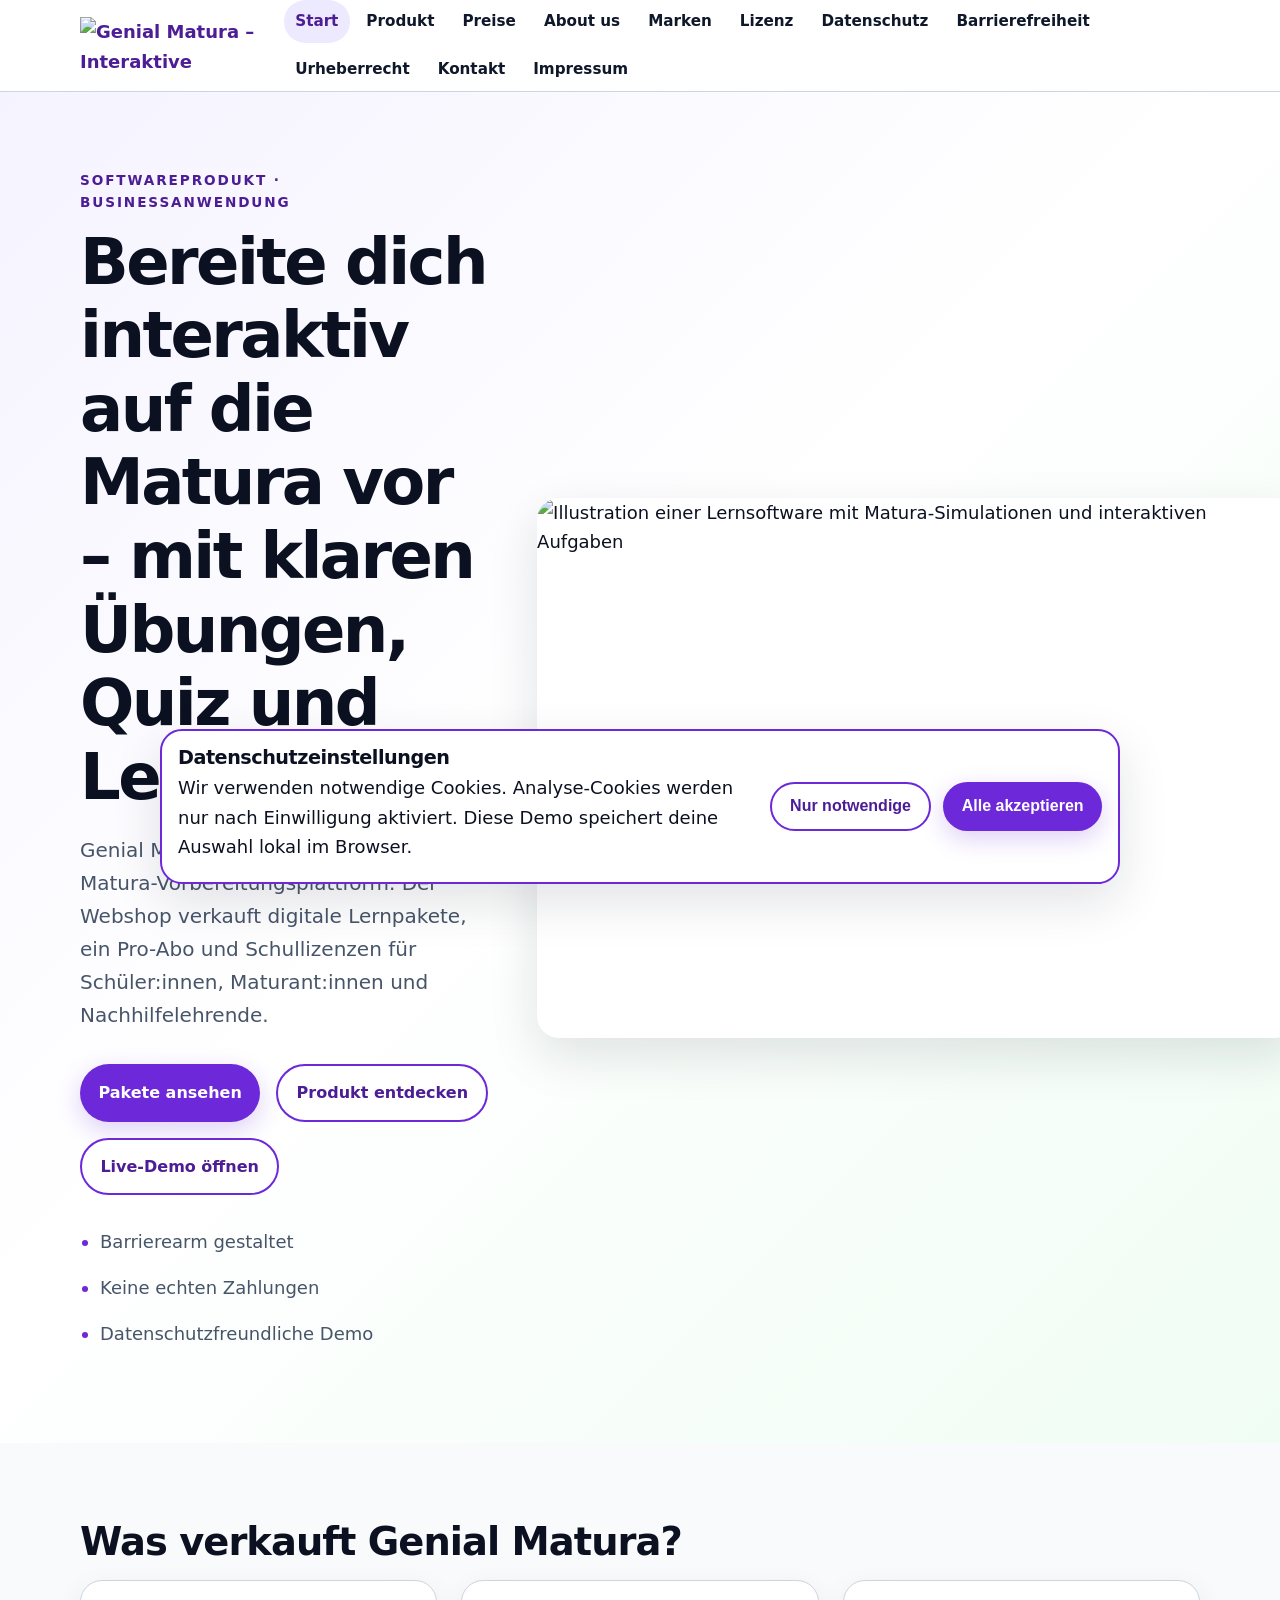
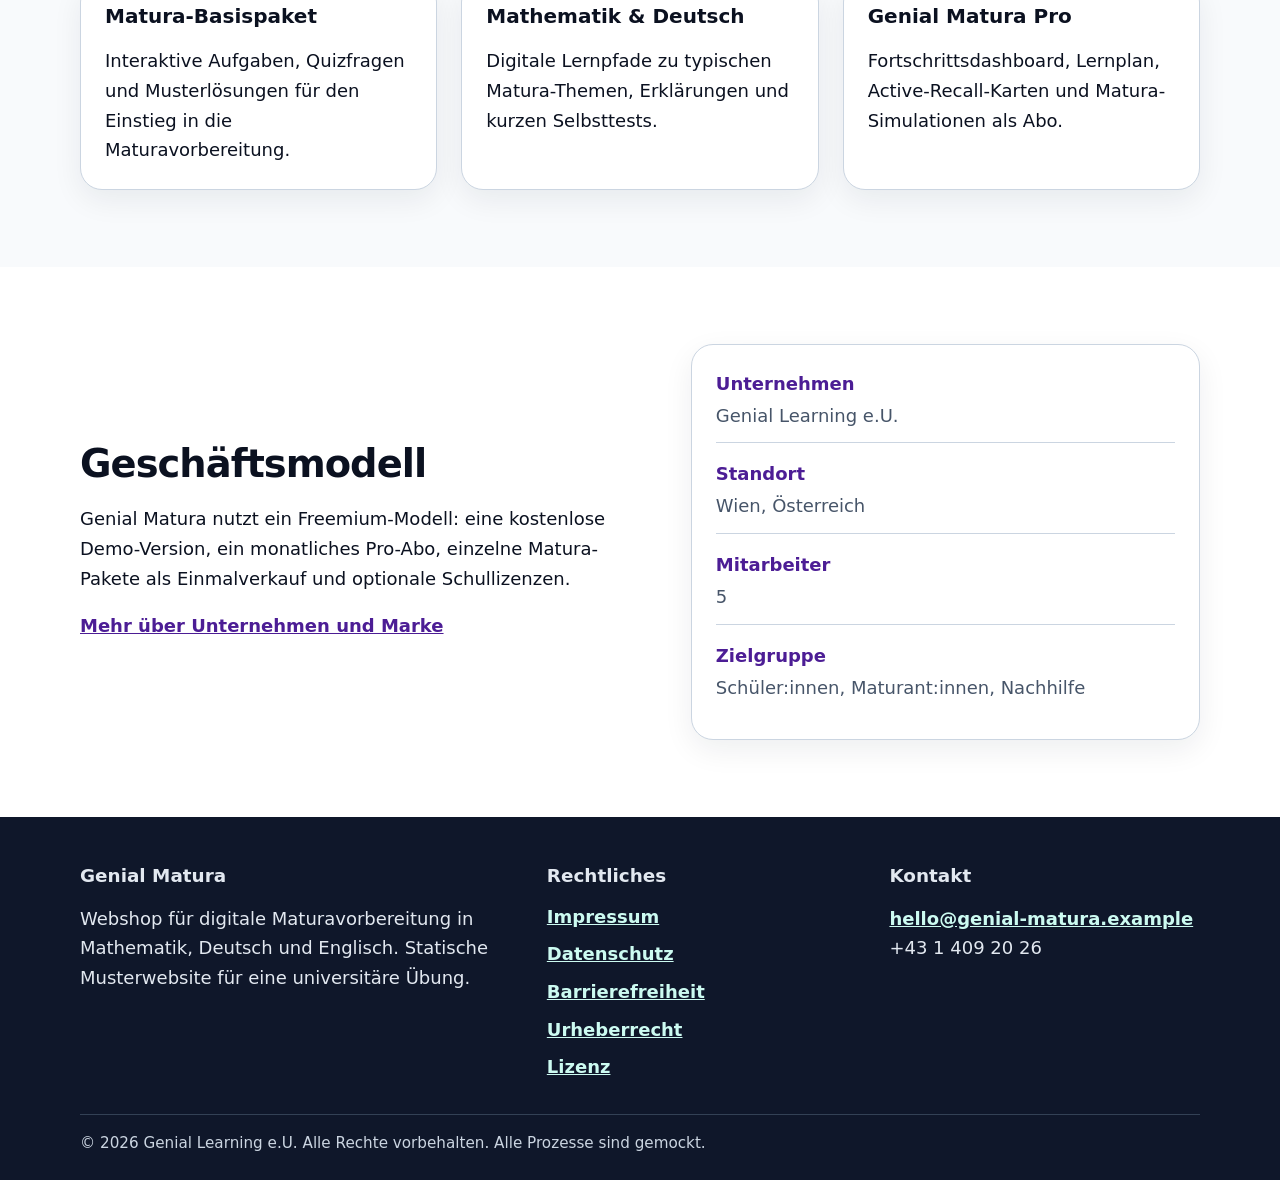
==== index.html @ aa5cfbe7 "Add files via upload" ====
<!doctype html>
<html lang="de">
<head>
  <meta charset="utf-8">
  <meta name="viewport" content="width=device-width, initial-scale=1">
  <title>Start | Genial Matura</title>
  <meta name="description" content="Genial Matura Webshop für eine interaktive Matura-Vorbereitungsplattform.">
  <link rel="icon" href="assets/genial-symbol.svg" type="image/svg+xml">
  <link rel="stylesheet" href="style.css">
</head>
<body>
  <a class="skip-link" href="#main">Zum Inhalt springen</a>
  <header class="site-header">
    <div class="container header-inner">
      <a class="brand" href="index.html" aria-label="Genial Matura Startseite">
        <img src="assets/logo.svg" alt="Genial Matura – Interaktive Matura-Plattform" width="188" height="56">
      </a>
      <button class="nav-toggle" type="button" aria-expanded="false" aria-controls="site-nav">Menü</button>
      <nav id="site-nav" class="site-nav" aria-label="Hauptnavigation">
        <a href="index.html" aria-current="page">Start</a>
<a href="produkt.html">Produkt</a>
<a href="preise.html">Preise</a>
<a href="about.html">About us</a>
<a href="marken.html">Marken</a>
<a href="lizenz.html">Lizenz</a>
<a href="datenschutz.html">Datenschutz</a>
<a href="barrierefreiheit.html">Barrierefreiheit</a>
<a href="urheberrecht.html">Urheberrecht</a>
<a href="kontakt.html">Kontakt</a>
<a href="impressum.html">Impressum</a>
      </nav>
    </div>
  </header>
  <main id="main">
    
<section class="hero section">
  <div class="container hero-grid">
    <div>
      <p class="eyebrow">Softwareprodukt · Businessanwendung</p>
      <h1>Bereite dich interaktiv auf die Matura vor – mit klaren Übungen, Quiz und Lernpfaden.</h1>
      <p class="lead">Genial Matura ist eine interaktive Matura-Vorbereitungsplattform. Der Webshop verkauft digitale Lernpakete, ein Pro-Abo und Schullizenzen für Schüler:innen, Maturant:innen und Nachhilfelehrende.</p>
      <div class="button-row">
        <a class="button" href="preise.html">Pakete ansehen</a>
        <a class="button secondary" href="produkt.html">Produkt entdecken</a>
        <a class="button secondary" href="https://genial-navy.vercel.app" target="_blank" rel="noopener noreferrer">Live-Demo öffnen</a>
      </div>
      <ul class="trust-list" aria-label="Produktvorteile">
        <li>Barrierearm gestaltet</li>
        <li>Keine echten Zahlungen</li>
        <li>Datenschutzfreundliche Demo</li>
      </ul>
    </div>
    <img class="hero-card" src="assets/hero-illustration.svg" alt="Illustration einer Lernsoftware mit Matura-Simulationen und interaktiven Aufgaben" width="760" height="540">
  </div>
</section>
<section class="section soft-bg">
  <div class="container">
    <h2>Was verkauft Genial Matura?</h2>
    <div class="cards three">
      <article class="card">
        <h3>Matura-Basispaket</h3>
        <p>Interaktive Aufgaben, Quizfragen und Musterlösungen für den Einstieg in die Maturavorbereitung.</p>
      </article>
      <article class="card">
        <h3>Mathematik & Deutsch</h3>
        <p>Digitale Lernpfade zu typischen Matura-Themen, Erklärungen und kurzen Selbsttests.</p>
      </article>
      <article class="card">
        <h3>Genial Matura Pro</h3>
        <p>Fortschrittsdashboard, Lernplan, Active-Recall-Karten und Matura-Simulationen als Abo.</p>
      </article>
    </div>
  </div>
</section>
<section class="section">
  <div class="container split">
    <div>
      <h2>Geschäftsmodell</h2>
      <p>Genial Matura nutzt ein Freemium-Modell: eine kostenlose Demo-Version, ein monatliches Pro-Abo, einzelne Matura-Pakete als Einmalverkauf und optionale Schullizenzen.</p>
      <a class="text-link" href="about.html">Mehr über Unternehmen und Marke</a>
    </div>
    <div class="fact-box">
      <dl>
        <div><dt>Unternehmen</dt><dd>Genial Learning e.U.</dd></div>
        <div><dt>Standort</dt><dd>Wien, Österreich</dd></div>
        <div><dt>Mitarbeiter</dt><dd>5</dd></div>
        <div><dt>Zielgruppe</dt><dd>Schüler:innen, Maturant:innen, Nachhilfe</dd></div>
      </dl>
    </div>
  </div>
</section>
  </main>
  <footer class="site-footer">
    <div class="container footer-grid">
      <section>
        <h2>Genial Matura</h2>
        <p>Webshop für digitale Maturavorbereitung in Mathematik, Deutsch und Englisch. Statische Musterwebsite für eine universitäre Übung.</p>
      </section>
      <section>
        <h2>Rechtliches</h2>
        <ul class="footer-links">
          <li><a href="impressum.html">Impressum</a></li>
          <li><a href="datenschutz.html">Datenschutz</a></li>
          <li><a href="barrierefreiheit.html">Barrierefreiheit</a></li>
          <li><a href="urheberrecht.html">Urheberrecht</a></li>
          <li><a href="lizenz.html">Lizenz</a></li>
        </ul>
      </section>
      <section>
        <h2>Kontakt</h2>
        <p><a href="mailto:hello@genial-matura.example">hello@genial-matura.example</a><br>+43 1 409 20 26</p>
      </section>
    </div>
    <div class="container smallprint">© 2026 Genial Learning e.U. Alle Rechte vorbehalten. Alle Prozesse sind gemockt.</div>
  </footer>
  <section class="cookie-banner" id="cookie-banner" aria-label="Cookie-Einstellungen" hidden>
    <div>
      <h2>Datenschutzeinstellungen</h2>
      <p>Wir verwenden notwendige Cookies. Analyse-Cookies werden nur nach Einwilligung aktiviert. Diese Demo speichert deine Auswahl lokal im Browser.</p>
    </div>
    <div class="cookie-actions">
      <button class="button secondary" id="decline-cookies" type="button">Nur notwendige</button>
      <button class="button" id="accept-cookies" type="button">Alle akzeptieren</button>
    </div>
  </section>
  <script src="script.js"></script>
</body>
</html>
---- style.css ----
:root{
  --bg:#ffffff;
  --text:#0b1120;
  --muted:#475569;
  --brand:#6d28d9;
  --brand-dark:#4c1d95;
  --brand-soft:#ede9fe;
  --accent:#16a34a;
  --soft:#f8fafc;
  --border:#cbd5e1;
  --error:#b91c1c;
  --focus:#15803d;
  --shadow:0 18px 50px rgba(15,23,42,.12);
  --radius:22px;
}
*{box-sizing:border-box}
html{scroll-behavior:smooth}
body{margin:0;font-family:system-ui,-apple-system,BlinkMacSystemFont,"Segoe UI",sans-serif;background:var(--bg);color:var(--text);line-height:1.65;font-size:18px}
img,video{max-width:100%;height:auto} audio{width:100%}
a{color:var(--brand-dark);font-weight:650} a:hover{text-decoration-thickness:.18em}.skip-link{position:absolute;left:1rem;top:-5rem;background:#fff;color:#000;padding:.75rem 1rem;border:3px solid var(--focus);border-radius:12px;z-index:1000}.skip-link:focus{top:1rem}
:focus-visible{outline:4px solid var(--focus);outline-offset:4px;border-radius:8px}
.container{width:min(1120px,calc(100% - 2rem));margin-inline:auto}.narrow{width:min(780px,calc(100% - 2rem))}.site-header{background:#fff;border-bottom:1px solid var(--border);position:sticky;top:0;z-index:50}.header-inner{min-height:78px;display:flex;align-items:center;justify-content:space-between;gap:1rem}.brand{display:inline-flex;align-items:center;text-decoration:none}.site-nav{display:flex;align-items:center;gap:.35rem;flex-wrap:wrap}.site-nav a{padding:.55rem .7rem;text-decoration:none;border-radius:999px;color:#0f172a;font-size:.95rem}.site-nav a:hover,.site-nav a[aria-current="page"]{background:var(--brand-soft);color:var(--brand-dark)}.nav-toggle{display:none;border:2px solid var(--brand);background:#fff;color:var(--brand-dark);border-radius:999px;padding:.65rem 1rem;font-weight:750}.section{padding:4.8rem 0}.soft-bg{background:var(--soft)}.hero{background:linear-gradient(135deg,#f5f3ff 0%,#fff 46%,#f0fdf4 100%)}.hero-grid,.split,.checkout-grid{display:grid;grid-template-columns:1.05fr .95fr;gap:3rem;align-items:center}.page-hero{background:linear-gradient(135deg,#f5f3ff 0%,#fff 62%);border-bottom:1px solid var(--border)}.eyebrow{text-transform:uppercase;letter-spacing:.14em;font-size:.85rem;font-weight:800;color:var(--brand-dark);margin:0 0 .75rem}h1,h2,h3{line-height:1.15;margin:0 0 1rem}h1{font-size:clamp(2.25rem,5vw,4.8rem);letter-spacing:-.04em}h2{font-size:clamp(1.65rem,3vw,2.55rem);letter-spacing:-.025em}h3{font-size:1.25rem}.lead{font-size:1.25rem;color:var(--muted);max-width:66ch}.button-row{display:flex;gap:1rem;flex-wrap:wrap;margin:2rem 0}.button{display:inline-flex;align-items:center;justify-content:center;border:0;background:var(--brand);color:#fff;text-decoration:none;font-weight:800;border-radius:999px;padding:.85rem 1.15rem;box-shadow:0 8px 24px rgba(109,40,217,.22);cursor:pointer;font-size:1rem}.button:hover{background:var(--brand-dark);color:#fff}.button.secondary{background:#fff;color:var(--brand-dark);border:2px solid var(--brand);box-shadow:none}.button.secondary:hover{background:var(--brand-soft);color:var(--brand-dark)}.hero-card,.media-frame,.symbol-card{border-radius:var(--radius);box-shadow:var(--shadow);background:#fff}.symbol-card{padding:1rem}.trust-list,.check-list{padding-left:1.25rem}.trust-list{display:flex;gap:1rem;flex-wrap:wrap;color:var(--muted)}.trust-list li::marker,.check-list li::marker{color:var(--brand)}.cards{display:grid;gap:1.5rem}.cards.three{grid-template-columns:repeat(3,1fr)}.cards.two{grid-template-columns:repeat(2,1fr)}.card,.fact-box,.form-card,.summary-card{background:#fff;border:1px solid var(--border);border-radius:var(--radius);padding:1.5rem;box-shadow:0 10px 30px rgba(15,23,42,.07)}.card p:last-child{margin-bottom:0}.fact-box dl{margin:0;display:grid;gap:1rem}.fact-box div{display:grid;gap:.15rem;border-bottom:1px solid var(--border);padding-bottom:.75rem}.fact-box div:last-child{border-bottom:0}.fact-box dt{font-weight:800;color:var(--brand-dark)}.fact-box dd{margin:0;color:var(--muted)}.text-link{font-weight:800}.responsive-media{border-radius:16px;border:1px solid var(--border);background:#000}.price-card{display:flex;flex-direction:column}.price-card .price{font-size:2rem;font-weight:900;color:var(--brand-dark);line-height:1.2}.price-card ul{padding-left:1.25rem}.price-card .button{margin-top:auto}.featured{border:3px solid var(--brand);transform:translateY(-.4rem)}.badge{display:inline-block;align-self:flex-start;background:#fef3c7;color:#78350f;font-weight:800;border-radius:999px;padding:.25rem .7rem}.checkout-grid{align-items:start}.form-card{display:grid;gap:1rem}.field{display:grid;gap:.35rem}label,legend{font-weight:750}input,textarea,select{font:inherit;border:2px solid var(--border);border-radius:14px;padding:.8rem .9rem;width:100%;background:#fff;color:var(--text)}input:focus,textarea:focus{border-color:var(--brand)}fieldset{border:2px solid var(--border);border-radius:16px;padding:1rem;display:grid;gap:.5rem}.checkbox{display:flex;align-items:flex-start;gap:.6rem}.checkbox input{width:auto;margin-top:.45rem}.error{color:var(--error);font-weight:750;margin:.2rem 0 0}.form-status{font-weight:800;color:var(--brand-dark)}.summary-card{position:sticky;top:100px}.legal-text{max-width:940px}.legal-text h2{margin-top:2.2rem}.notice{background:#fffbeb;border-left:6px solid var(--accent);padding:1rem;border-radius:14px}.table-wrap{overflow-x:auto;border:1px solid var(--border);border-radius:18px;background:#fff}table{width:100%;border-collapse:collapse;min-width:720px}caption{text-align:left;padding:1rem;font-weight:800}th,td{padding:1rem;border-top:1px solid var(--border);text-align:left;vertical-align:top}th{background:#f1f5f9}.brand-sample{font-size:2rem;font-weight:900;color:var(--brand-dark);letter-spacing:-.03em}.site-footer{background:#0f172a;color:#e2e8f0;padding:3rem 0 1.5rem}.site-footer a{color:#ccfbf1}.footer-grid{display:grid;grid-template-columns:1.4fr 1fr 1fr;gap:2rem}.footer-grid h2{font-size:1.15rem;letter-spacing:0}.footer-links{list-style:none;padding:0;margin:0;display:grid;gap:.5rem}.smallprint{border-top:1px solid #334155;margin-top:2rem;padding-top:1rem;font-size:.95rem;color:#cbd5e1}.cookie-banner{position:fixed;inset:auto 1rem 1rem 1rem;max-width:960px;margin-inline:auto;background:#fff;border:2px solid var(--brand);box-shadow:var(--shadow);border-radius:22px;padding:1rem;display:flex;gap:1rem;align-items:center;justify-content:space-between;z-index:100}.cookie-banner[hidden]{display:none}.cookie-banner h2{font-size:1.2rem;margin-bottom:.25rem}.cookie-banner p{margin:.25rem 0}.cookie-actions{display:flex;gap:.75rem;flex-wrap:wrap;flex-shrink:0}
@media (max-width:900px){.nav-toggle{display:inline-flex}.site-nav{display:none;position:absolute;inset:78px 1rem auto 1rem;background:#fff;border:1px solid var(--border);border-radius:18px;padding:1rem;box-shadow:var(--shadow);align-items:stretch}.site-nav.is-open{display:grid}.site-nav a{display:block}.hero-grid,.split,.checkout-grid,.footer-grid{grid-template-columns:1fr}.cards.three,.cards.two{grid-template-columns:1fr}.section{padding:3.2rem 0}.featured{transform:none}.summary-card{position:static}.cookie-banner{display:grid}.trust-list{display:block}}
@media (prefers-reduced-motion:reduce){*,*::before,*::after{scroll-behavior:auto!important;transition:none!important;animation:none!important}.featured{transform:none}}
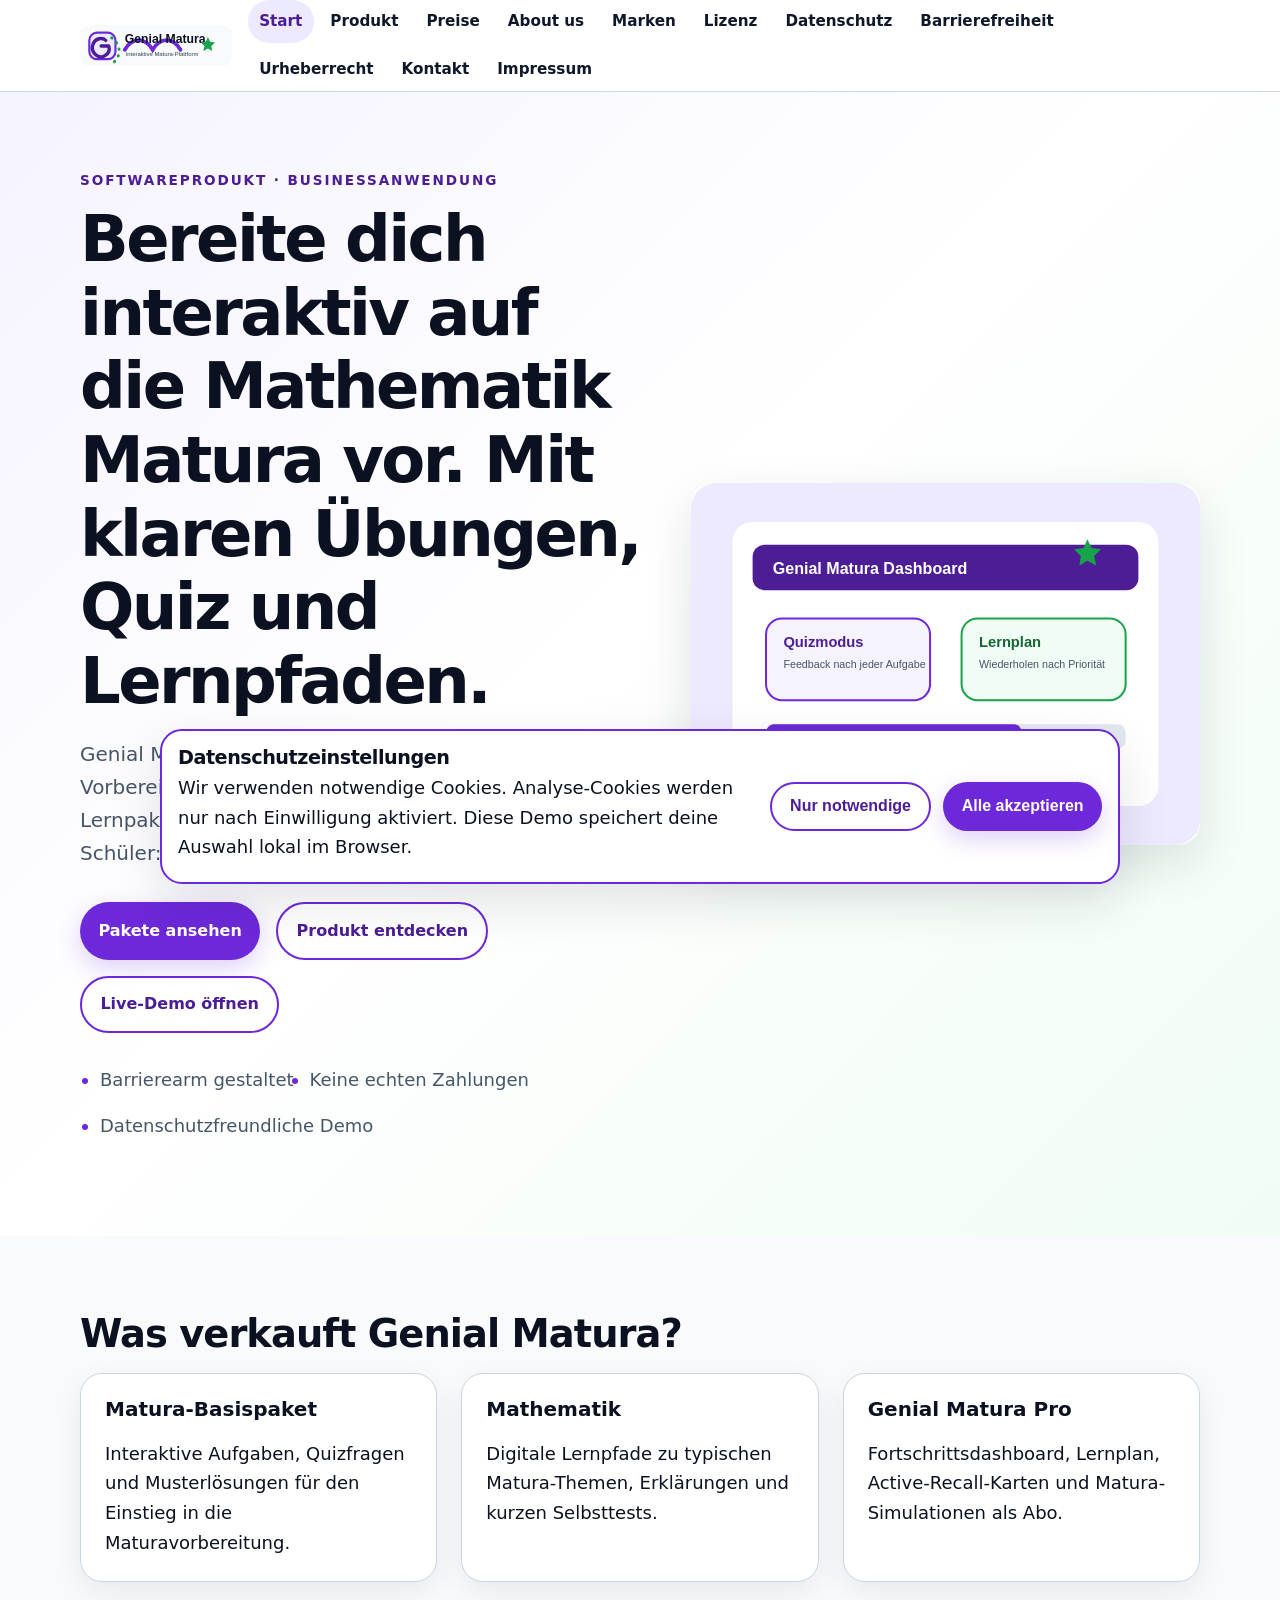
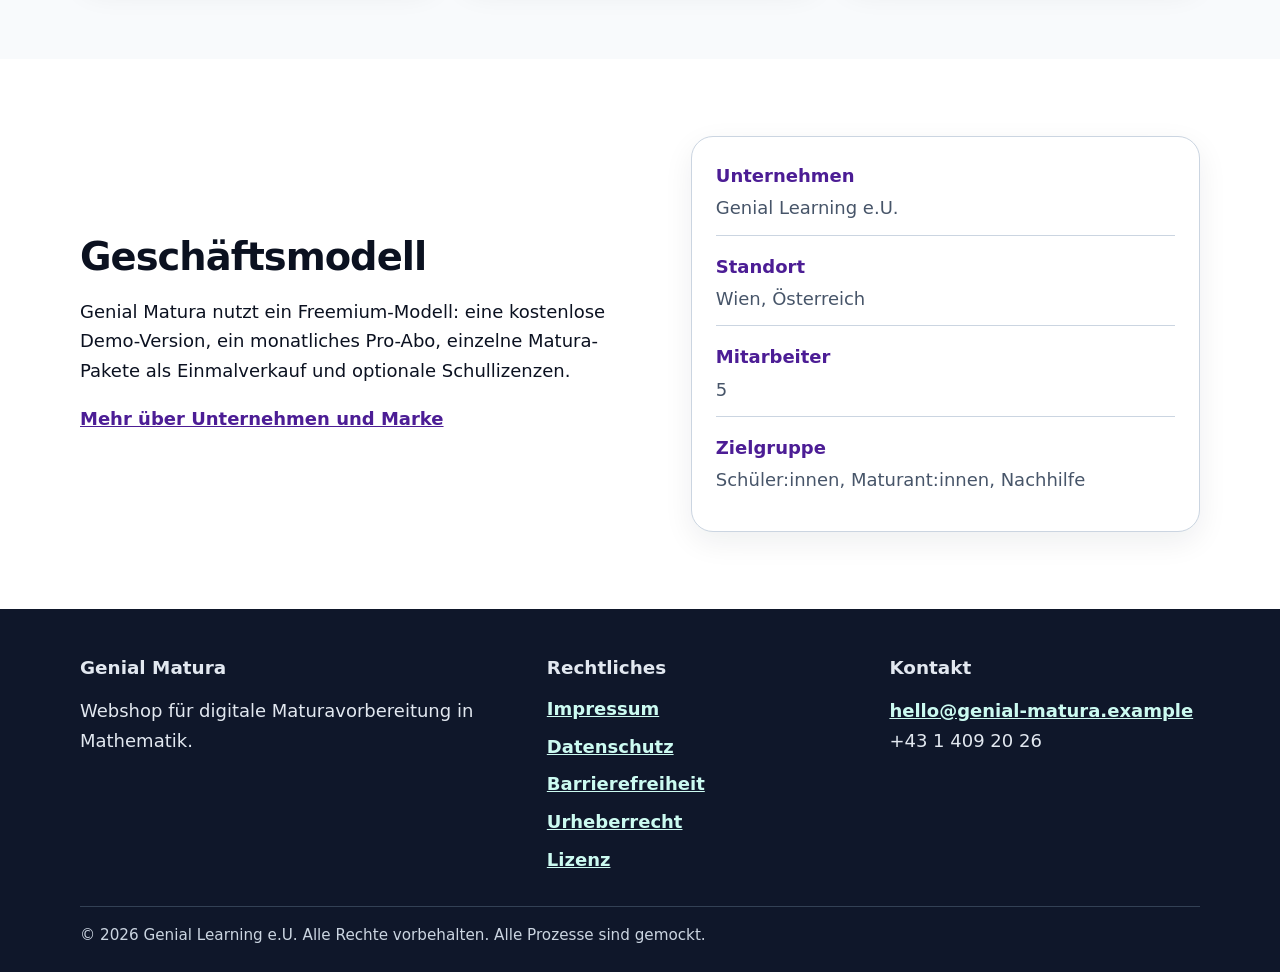
==== commit 1870c700: "Update title and description for mathematics focus" ====
--- a/index.html
+++ b/index.html
@@ -3,8 +3,8 @@
 <head>
   <meta charset="utf-8">
   <meta name="viewport" content="width=device-width, initial-scale=1">
-  <title>Start | Genial Matura</title>
-  <meta name="description" content="Genial Matura Webshop für eine interaktive Matura-Vorbereitungsplattform.">
+  <title>Start | Genial Mathematik Matura</title>
+  <meta name="description" content="Genial Matura Webshop für eine interaktive Mathematik Matura-Vorbereitungsplattform.">
   <link rel="icon" href="assets/genial-symbol.svg" type="image/svg+xml">
   <link rel="stylesheet" href="style.css">
 </head>
@@ -37,8 +37,8 @@
   <div class="container hero-grid">
     <div>
       <p class="eyebrow">Softwareprodukt · Businessanwendung</p>
-      <h1>Bereite dich interaktiv auf die Matura vor – mit klaren Übungen, Quiz und Lernpfaden.</h1>
-      <p class="lead">Genial Matura ist eine interaktive Matura-Vorbereitungsplattform. Der Webshop verkauft digitale Lernpakete, ein Pro-Abo und Schullizenzen für Schüler:innen, Maturant:innen und Nachhilfelehrende.</p>
+      <h1>Bereite dich interaktiv auf die Mathematik Matura vor. Mit klaren Übungen, Quiz und Lernpfaden.</h1>
+      <p class="lead">Genial Matura ist eine interaktive Matura-Vorbereitungsplattform. Der Webshop verkauft digitale Lernpakete, Pro-Abos und Schullizenzen für Schüler:innen und Maturant:innen</p>
       <div class="button-row">
         <a class="button" href="preise.html">Pakete ansehen</a>
         <a class="button secondary" href="produkt.html">Produkt entdecken</a>
@@ -50,7 +50,7 @@
         <li>Datenschutzfreundliche Demo</li>
       </ul>
     </div>
-    <img class="hero-card" src="assets/hero-illustration.svg" alt="Illustration einer Lernsoftware mit Matura-Simulationen und interaktiven Aufgaben" width="760" height="540">
+    <img class="hero-card" src="assets/hero-illustration.svg" alt="Illustration einer Lernsoftware mit Mathematik Matura-Simulationen und interaktiven Aufgaben" width="760" height="540">
   </div>
 </section>
 <section class="section soft-bg">
@@ -62,7 +62,7 @@
         <p>Interaktive Aufgaben, Quizfragen und Musterlösungen für den Einstieg in die Maturavorbereitung.</p>
       </article>
       <article class="card">
-        <h3>Mathematik & Deutsch</h3>
+        <h3>Mathematik</h3>
         <p>Digitale Lernpfade zu typischen Matura-Themen, Erklärungen und kurzen Selbsttests.</p>
       </article>
       <article class="card">
@@ -94,7 +94,7 @@
     <div class="container footer-grid">
       <section>
         <h2>Genial Matura</h2>
-        <p>Webshop für digitale Maturavorbereitung in Mathematik, Deutsch und Englisch. Statische Musterwebsite für eine universitäre Übung.</p>
+        <p>Webshop für digitale Maturavorbereitung in Mathematik.</p>
       </section>
       <section>
         <h2>Rechtliches</h2>
@@ -125,4 +125,4 @@
   </section>
   <script src="script.js"></script>
 </body>
-</html>+</html>
